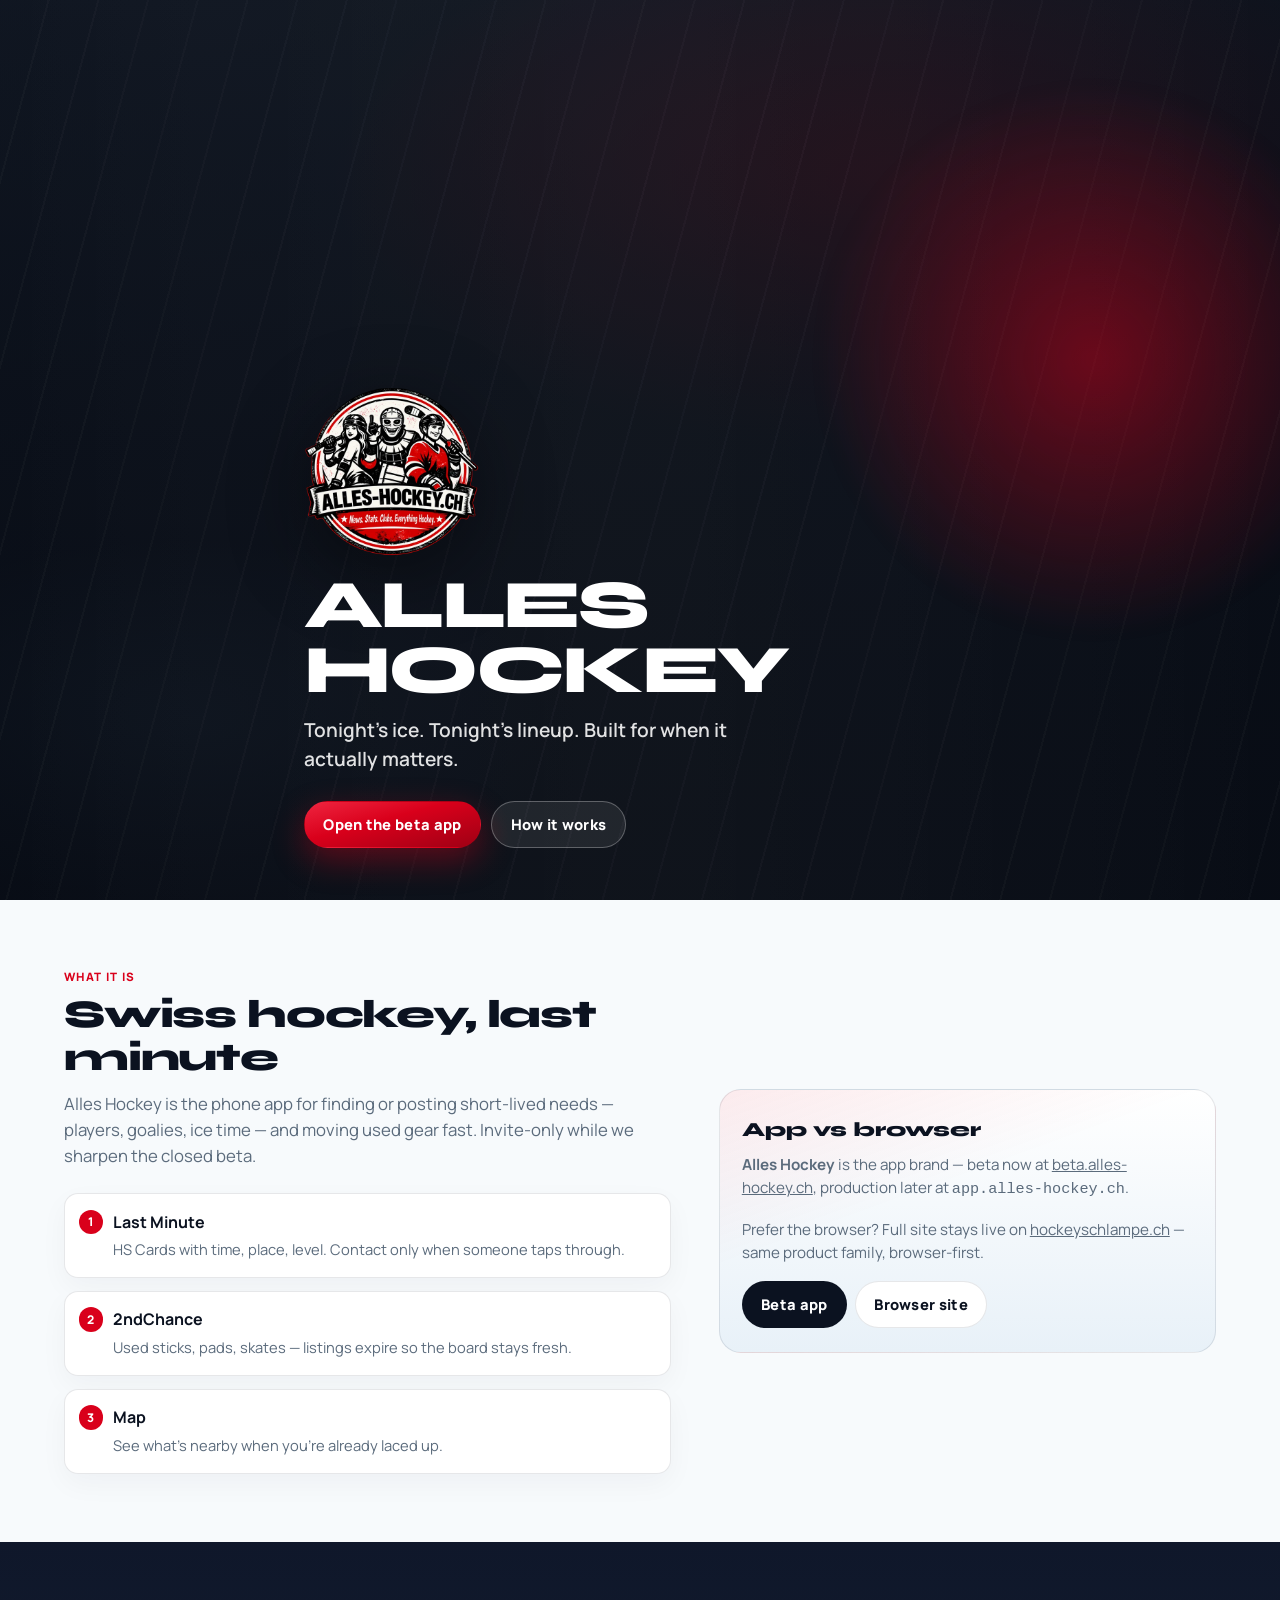
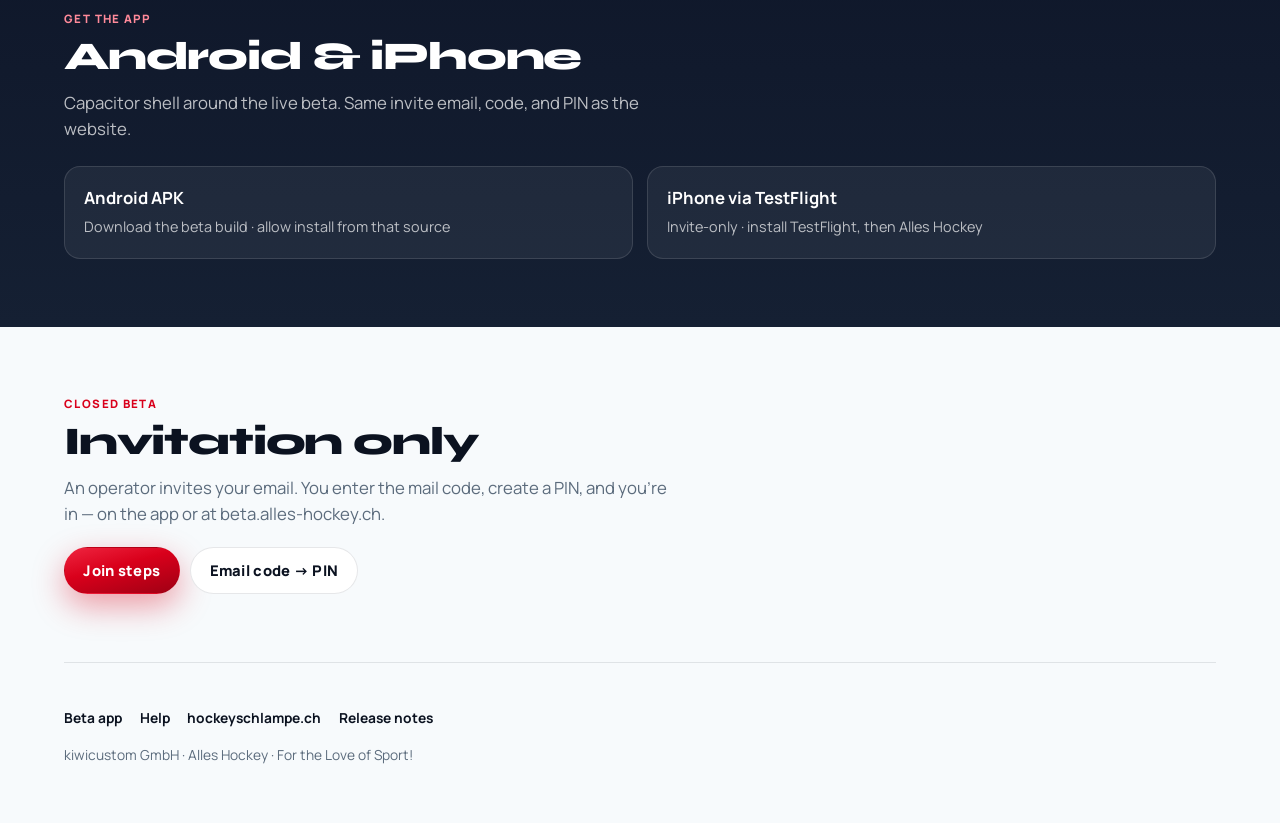
==== index.html @ 93d538f9 "chore(entry): publish Alles Hockey landing" ====
<!DOCTYPE html>
<html lang="en">
<head>
  <meta charset="utf-8" />
  <meta name="viewport" content="width=device-width, initial-scale=1" />
  <title>Alles Hockey — Last-minute ice hockey matching in Switzerland</title>
  <meta
    name="description"
    content="Alles Hockey: find or post last-minute players, goalies and ice time in Switzerland — plus 2ndChance used gear. Closed beta now. Browser sister site: hockeyschlampe.ch."
  />
  <link rel="canonical" href="https://alles-hockey.ch/" />
  <meta name="theme-color" content="#d9001b" />
  <meta name="robots" content="index,follow,max-image-preview:large" />
  <meta property="og:type" content="website" />
  <meta property="og:site_name" content="Alles Hockey" />
  <meta property="og:locale" content="en_CH" />
  <meta property="og:url" content="https://alles-hockey.ch/" />
  <meta property="og:title" content="Alles Hockey — tonight, not someday" />
  <meta
    property="og:description"
    content="Swiss ice-hockey board for last-minute players, ice time and used gear. Invite-only beta."
  />
  <meta property="og:image" content="https://alles-hockey.ch/assets/brand/alles-hockey-192.png" />
  <meta property="og:image:width" content="192" />
  <meta property="og:image:height" content="192" />
  <meta name="twitter:card" content="summary" />
  <meta name="twitter:title" content="Alles Hockey — tonight, not someday" />
  <meta
    name="twitter:description"
    content="Last-minute hockey matching + 2ndChance gear. Switzerland. Closed beta."
  />
  <meta name="twitter:image" content="https://alles-hockey.ch/assets/brand/alles-hockey-192.png" />
  <link rel="icon" href="/assets/brand/alles-hockey-64.png" />
  <link rel="apple-touch-icon" href="/assets/brand/alles-hockey-192.png" />
  <link rel="preconnect" href="https://fonts.googleapis.com" />
  <link rel="preconnect" href="https://fonts.gstatic.com" crossorigin />
  <link
    href="https://fonts.googleapis.com/css2?family=Manrope:wght@500;600;700;800&family=Syne:wght@700;800&display=swap"
    rel="stylesheet"
  />
  <link rel="stylesheet" href="/css/site.css" />
  <script type="application/ld+json">
  {
    "@context": "https://schema.org",
    "@type": "WebSite",
    "name": "Alles Hockey",
    "url": "https://alles-hockey.ch/",
    "description": "Swiss ice-hockey board for last-minute players, ice time and used gear.",
    "publisher": {
      "@type": "Organization",
      "name": "kiwicustom GmbH",
      "url": "https://kiwicustom.com"
    }
  }
  </script>
  <script type="application/ld+json">
  {
    "@context": "https://schema.org",
    "@type": "SoftwareApplication",
    "name": "Alles Hockey",
    "applicationCategory": "SportsApplication",
    "operatingSystem": "iOS, Android, Web",
    "url": "https://beta.alles-hockey.ch/",
    "offers": { "@type": "Offer", "price": "0", "priceCurrency": "CHF" }
  }
  </script>
</head>
<body>
  <a class="skip" href="#main">Skip to content</a>

  <header class="hero" role="banner">
    <div class="hero__plane" aria-hidden="true">
      <div class="hero__ice"></div>
      <div class="hero__glow"></div>
    </div>
    <div class="hero__inner">
      <div class="hero__brand">
        <img
          class="hero__logo"
          src="/assets/brand/logo-alles-hockey.ch.webp"
          width="220"
          height="220"
          alt="Alles Hockey"
        />
        <h1 class="hero__name">Alles Hockey</h1>
        <p class="hero__tag">Tonight’s ice. Tonight’s lineup. Built for when it actually matters.</p>
      </div>
      <div class="hero__ctas">
        <a class="btn btn--primary" href="https://beta.alles-hockey.ch/">Open the beta app</a>
        <a class="btn btn--ghost" href="https://help.alles-hockey.ch/">How it works</a>
      </div>
    </div>
  </header>

  <main id="main">
    <section class="section" aria-labelledby="what-title">
      <div class="split">
        <div data-reveal>
          <p class="section__kicker">What it is</p>
          <h2 class="section__title" id="what-title">Swiss hockey, last minute</h2>
          <p class="section__lead">
            Alles Hockey is the phone app for finding or posting short-lived needs — players, goalies,
            ice time — and moving used gear fast. Invite-only while we sharpen the closed beta.
          </p>
          <ul class="feature-list">
            <li data-n="1">
              <strong>Last Minute</strong>
              <span>HS Cards with time, place, level. Contact only when someone taps through.</span>
            </li>
            <li data-n="2">
              <strong>2ndChance</strong>
              <span>Used sticks, pads, skates — listings expire so the board stays fresh.</span>
            </li>
            <li data-n="3">
              <strong>Map</strong>
              <span>See what’s nearby when you’re already laced up.</span>
            </li>
          </ul>
        </div>
        <aside class="panel" data-reveal>
          <h3>App vs browser</h3>
          <p>
            <strong>Alles Hockey</strong> is the app brand — beta now at
            <a href="https://beta.alles-hockey.ch/">beta.alles-hockey.ch</a>, production later at
            <code>app.alles-hockey.ch</code>.
          </p>
          <p>
            Prefer the browser? Full site stays live on
            <a href="https://hockeyschlampe.ch/">hockeyschlampe.ch</a> — same product family, browser-first.
          </p>
          <div class="panel__links">
            <a class="btn btn--ink" href="https://beta.alles-hockey.ch/">Beta app</a>
            <a class="btn btn--outline" href="https://hockeyschlampe.ch/">Browser site</a>
          </div>
        </aside>
      </div>
    </section>

    <section class="band" aria-labelledby="install-title">
      <div class="section">
        <p class="section__kicker">Get the app</p>
        <h2 class="section__title" id="install-title">Android &amp; iPhone</h2>
        <p class="section__lead">
          Capacitor shell around the live beta. Same invite email, code, and PIN as the website.
        </p>
        <div class="install-grid">
          <a
            class="install-link"
            href="https://github.com/kiwicustom/hs-android-beta/releases/latest/download/alles-hockey-beta.apk"
          >
            <strong>Android APK</strong>
            <span>Download the beta build · allow install from that source</span>
          </a>
          <a class="install-link" href="https://help.alles-hockey.ch/help/install-ios.html">
            <strong>iPhone via TestFlight</strong>
            <span>Invite-only · install TestFlight, then Alles Hockey</span>
          </a>
        </div>
      </div>
    </section>

    <section class="section" aria-labelledby="join-title">
      <div data-reveal>
        <p class="section__kicker">Closed beta</p>
        <h2 class="section__title" id="join-title">Invitation only</h2>
        <p class="section__lead">
          An operator invites your email. You enter the mail code, create a PIN, and you’re in —
          on the app or at beta.alles-hockey.ch.
        </p>
        <div class="hero__ctas" style="margin-top:1.25rem">
          <a class="btn btn--primary" href="https://help.alles-hockey.ch/help/join.html">Join steps</a>
          <a class="btn btn--outline" href="https://help.alles-hockey.ch/help/sign-in.html">Email code → PIN</a>
        </div>
      </div>
    </section>
  </main>

  <footer class="site-footer">
    <nav aria-label="Footer">
      <a href="https://beta.alles-hockey.ch/">Beta app</a>
      <a href="https://help.alles-hockey.ch/">Help</a>
      <a href="https://hockeyschlampe.ch/">hockeyschlampe.ch</a>
      <a href="https://help.alles-hockey.ch/docs/release-notes.html">Release notes</a>
    </nav>
    <p>kiwicustom GmbH · Alles Hockey · For the Love of Sport!</p>
  </footer>

  <script src="/js/site.js" defer></script>
</body>
</html>
---- css/site.css ----
:root {
  --ah-red: #d9001b;
  --ah-red-deep: #9f0014;
  --ah-ink: #0b1220;
  --ah-muted: #5b6b7c;
  --ah-ice: #e8f1f8;
  --ah-paper: #f7fafc;
  --ah-line: rgba(15, 23, 42, 0.1);
  --font-display: "Syne", "Manrope", system-ui, sans-serif;
  --font-body: "Manrope", system-ui, -apple-system, sans-serif;
  --max: 72rem;
  --ease: cubic-bezier(0.22, 1, 0.36, 1);
}

*,
*::before,
*::after { box-sizing: border-box; }

html { scroll-behavior: smooth; }

body {
  margin: 0;
  font-family: var(--font-body);
  color: var(--ah-ink);
  background: var(--ah-paper);
  line-height: 1.55;
  min-height: 100vh;
  overflow-x: hidden;
}

img { max-width: 100%; display: block; }
a { color: inherit; }

.skip {
  position: absolute;
  left: -999px;
  top: 0;
  background: #fff;
  padding: 0.5rem 0.75rem;
  z-index: 100;
}
.skip:focus { left: 0.75rem; top: 0.75rem; }

/* —— Hero —— */
.hero {
  position: relative;
  min-height: 100svh;
  display: grid;
  align-items: end;
  color: #fff;
  isolation: isolate;
}

.hero__plane {
  position: absolute;
  inset: 0;
  z-index: -2;
  background:
    linear-gradient(165deg, rgba(8, 12, 20, 0.55) 0%, rgba(8, 12, 20, 0.78) 48%, rgba(8, 12, 20, 0.92) 100%),
    radial-gradient(ellipse 80% 55% at 70% 20%, rgba(217, 0, 27, 0.35), transparent 55%),
    radial-gradient(ellipse 60% 40% at 15% 80%, rgba(120, 180, 220, 0.18), transparent 50%),
    linear-gradient(180deg, #1a2332 0%, #0b1220 100%);
  overflow: hidden;
}

.hero__ice {
  position: absolute;
  inset: 0;
  background-image:
    linear-gradient(90deg, transparent 0%, rgba(255, 255, 255, 0.04) 50%, transparent 100%),
    repeating-linear-gradient(
      105deg,
      transparent 0,
      transparent 46px,
      rgba(255, 255, 255, 0.03) 46px,
      rgba(255, 255, 255, 0.03) 48px
    );
  mix-blend-mode: screen;
  opacity: 0.7;
  animation: ice-drift 18s linear infinite;
}

.hero__glow {
  position: absolute;
  width: min(70vw, 36rem);
  height: min(70vw, 36rem);
  border-radius: 50%;
  background: radial-gradient(circle, rgba(217, 0, 27, 0.45), transparent 68%);
  filter: blur(8px);
  top: 8%;
  right: -8%;
  animation: glow-pulse 7s var(--ease) infinite alternate;
  pointer-events: none;
}

@keyframes ice-drift {
  from { transform: translate3d(0, 0, 0); }
  to { transform: translate3d(-48px, 12px, 0); }
}

@keyframes glow-pulse {
  from { opacity: 0.65; transform: scale(1); }
  to { opacity: 1; transform: scale(1.08); }
}

.hero__inner {
  width: min(100% - 2rem, 42rem);
  margin: 0 auto;
  padding: 5.5rem 0 3.25rem;
}

.hero__brand {
  display: flex;
  flex-direction: column;
  align-items: flex-start;
  gap: 0.85rem;
  margin: 0 0 1.5rem;
}

.hero__logo {
  width: clamp(7.5rem, 28vw, 11rem);
  height: auto;
  filter: drop-shadow(0 18px 40px rgba(0, 0, 0, 0.45));
  animation: logo-in 0.9s var(--ease) both;
}

.hero__name {
  margin: 0;
  font-family: var(--font-display);
  font-weight: 800;
  font-size: clamp(2.4rem, 9vw, 4.25rem);
  letter-spacing: -0.04em;
  line-height: 0.95;
  text-transform: uppercase;
  animation: rise 0.85s var(--ease) 0.12s both;
}

.hero__tag {
  margin: 0;
  max-width: 28rem;
  font-size: clamp(1.02rem, 2.6vw, 1.2rem);
  font-weight: 600;
  color: rgba(255, 255, 255, 0.88);
  animation: rise 0.85s var(--ease) 0.22s both;
}

.hero__ctas {
  display: flex;
  flex-wrap: wrap;
  gap: 0.65rem;
  margin: 1.6rem 0 0;
  animation: rise 0.85s var(--ease) 0.34s both;
}

@keyframes logo-in {
  from { opacity: 0; transform: translateY(18px) scale(0.94); }
  to { opacity: 1; transform: none; }
}

@keyframes rise {
  from { opacity: 0; transform: translateY(22px); }
  to { opacity: 1; transform: none; }
}

.btn {
  display: inline-flex;
  align-items: center;
  justify-content: center;
  gap: 0.4rem;
  min-height: 2.85rem;
  padding: 0.7rem 1.15rem;
  border-radius: 999px;
  font: inherit;
  font-weight: 800;
  font-size: 0.92rem;
  letter-spacing: 0.02em;
  text-decoration: none;
  border: 1px solid transparent;
  cursor: pointer;
  transition: transform 160ms var(--ease), filter 160ms var(--ease), background 160ms ease;
}

.btn:hover { transform: translateY(-1px); filter: brightness(1.05); }
.btn:active { transform: translateY(0); }

.btn--primary {
  background: linear-gradient(165deg, #ef2540 0%, var(--ah-red) 42%, var(--ah-red-deep) 100%);
  color: #fff;
  box-shadow: 0 12px 32px rgba(217, 0, 27, 0.38);
}

.btn--ghost {
  background: rgba(255, 255, 255, 0.08);
  color: #fff;
  border-color: rgba(255, 255, 255, 0.28);
  backdrop-filter: blur(8px);
}

.btn--ink {
  background: var(--ah-ink);
  color: #fff;
}

.btn--outline {
  background: #fff;
  color: var(--ah-ink);
  border-color: var(--ah-line);
}

/* —— Sections —— */
.section {
  width: min(100% - 2rem, var(--max));
  margin: 0 auto;
  padding: 4.25rem 0;
}

.section__kicker {
  margin: 0 0 0.45rem;
  font-size: 0.72rem;
  font-weight: 800;
  letter-spacing: 0.12em;
  text-transform: uppercase;
  color: var(--ah-red);
}

.section__title {
  margin: 0 0 0.75rem;
  font-family: var(--font-display);
  font-size: clamp(1.7rem, 4vw, 2.45rem);
  font-weight: 800;
  letter-spacing: -0.03em;
  line-height: 1.1;
}

.section__lead {
  margin: 0;
  max-width: 38rem;
  color: var(--ah-muted);
  font-size: 1.05rem;
}

.split {
  display: grid;
  gap: 1.75rem;
}

@media (min-width: 860px) {
  .split {
    grid-template-columns: 1.1fr 0.9fr;
    align-items: center;
    gap: 3rem;
  }
}

.feature-list {
  list-style: none;
  margin: 1.5rem 0 0;
  padding: 0;
  display: grid;
  gap: 0.85rem;
}

.feature-list li {
  position: relative;
  padding: 0.95rem 1rem 0.95rem 3rem;
  border-radius: 14px;
  background: #fff;
  border: 1px solid var(--ah-line);
  box-shadow: 0 10px 28px rgba(15, 23, 42, 0.04);
}

.feature-list li::before {
  content: attr(data-n);
  position: absolute;
  left: 0.85rem;
  top: 0.95rem;
  width: 1.55rem;
  height: 1.55rem;
  border-radius: 999px;
  background: var(--ah-red);
  color: #fff;
  font-size: 0.75rem;
  font-weight: 800;
  display: grid;
  place-items: center;
}

.feature-list strong {
  display: block;
  margin-bottom: 0.15rem;
  font-size: 1rem;
}

.feature-list span {
  color: var(--ah-muted);
  font-size: 0.92rem;
}

.panel {
  border-radius: 22px;
  padding: 1.5rem 1.35rem;
  background:
    linear-gradient(160deg, rgba(217, 0, 27, 0.08), transparent 40%),
    linear-gradient(180deg, #fff, var(--ah-ice));
  border: 1px solid var(--ah-line);
}

.panel h3 {
  margin: 0 0 0.5rem;
  font-family: var(--font-display);
  font-size: 1.25rem;
  font-weight: 800;
}

.panel p {
  margin: 0 0 1rem;
  color: var(--ah-muted);
  font-size: 0.95rem;
}

.panel__links {
  display: flex;
  flex-wrap: wrap;
  gap: 0.5rem;
}

.band {
  background: linear-gradient(180deg, #0f172a 0%, #152033 100%);
  color: #fff;
}

.band .section__kicker { color: #ff8a9a; }
.band .section__lead { color: rgba(255, 255, 255, 0.72); }

.install-grid {
  display: grid;
  gap: 0.85rem;
  margin-top: 1.5rem;
}

@media (min-width: 720px) {
  .install-grid { grid-template-columns: 1fr 1fr; }
}

.install-link {
  display: block;
  padding: 1.15rem 1.2rem;
  border-radius: 16px;
  text-decoration: none;
  background: rgba(255, 255, 255, 0.06);
  border: 1px solid rgba(255, 255, 255, 0.12);
  transition: background 160ms ease, transform 160ms var(--ease);
}

.install-link:hover {
  background: rgba(255, 255, 255, 0.1);
  transform: translateY(-2px);
}

.install-link strong {
  display: block;
  font-size: 1.05rem;
  margin-bottom: 0.2rem;
}

.install-link span {
  color: rgba(255, 255, 255, 0.7);
  font-size: 0.9rem;
}

.site-footer {
  width: min(100% - 2rem, var(--max));
  margin: 0 auto;
  padding: 2rem 0 2.75rem;
  border-top: 1px solid var(--ah-line);
  color: var(--ah-muted);
  font-size: 0.86rem;
}

.site-footer nav {
  display: flex;
  flex-wrap: wrap;
  gap: 0.85rem 1.1rem;
  margin: 0.75rem 0 1rem;
}

.site-footer a {
  font-weight: 700;
  text-decoration: none;
  color: var(--ah-ink);
}

.site-footer a:hover { color: var(--ah-red); }

@media (prefers-reduced-motion: reduce) {
  *,
  *::before,
  *::after {
    animation: none !important;
    transition: none !important;
  }
}

[data-reveal] {
  opacity: 0;
  transform: translateY(18px);
  transition: opacity 0.7s var(--ease), transform 0.7s var(--ease);
}
[data-reveal].is-in {
  opacity: 1;
  transform: none;
}
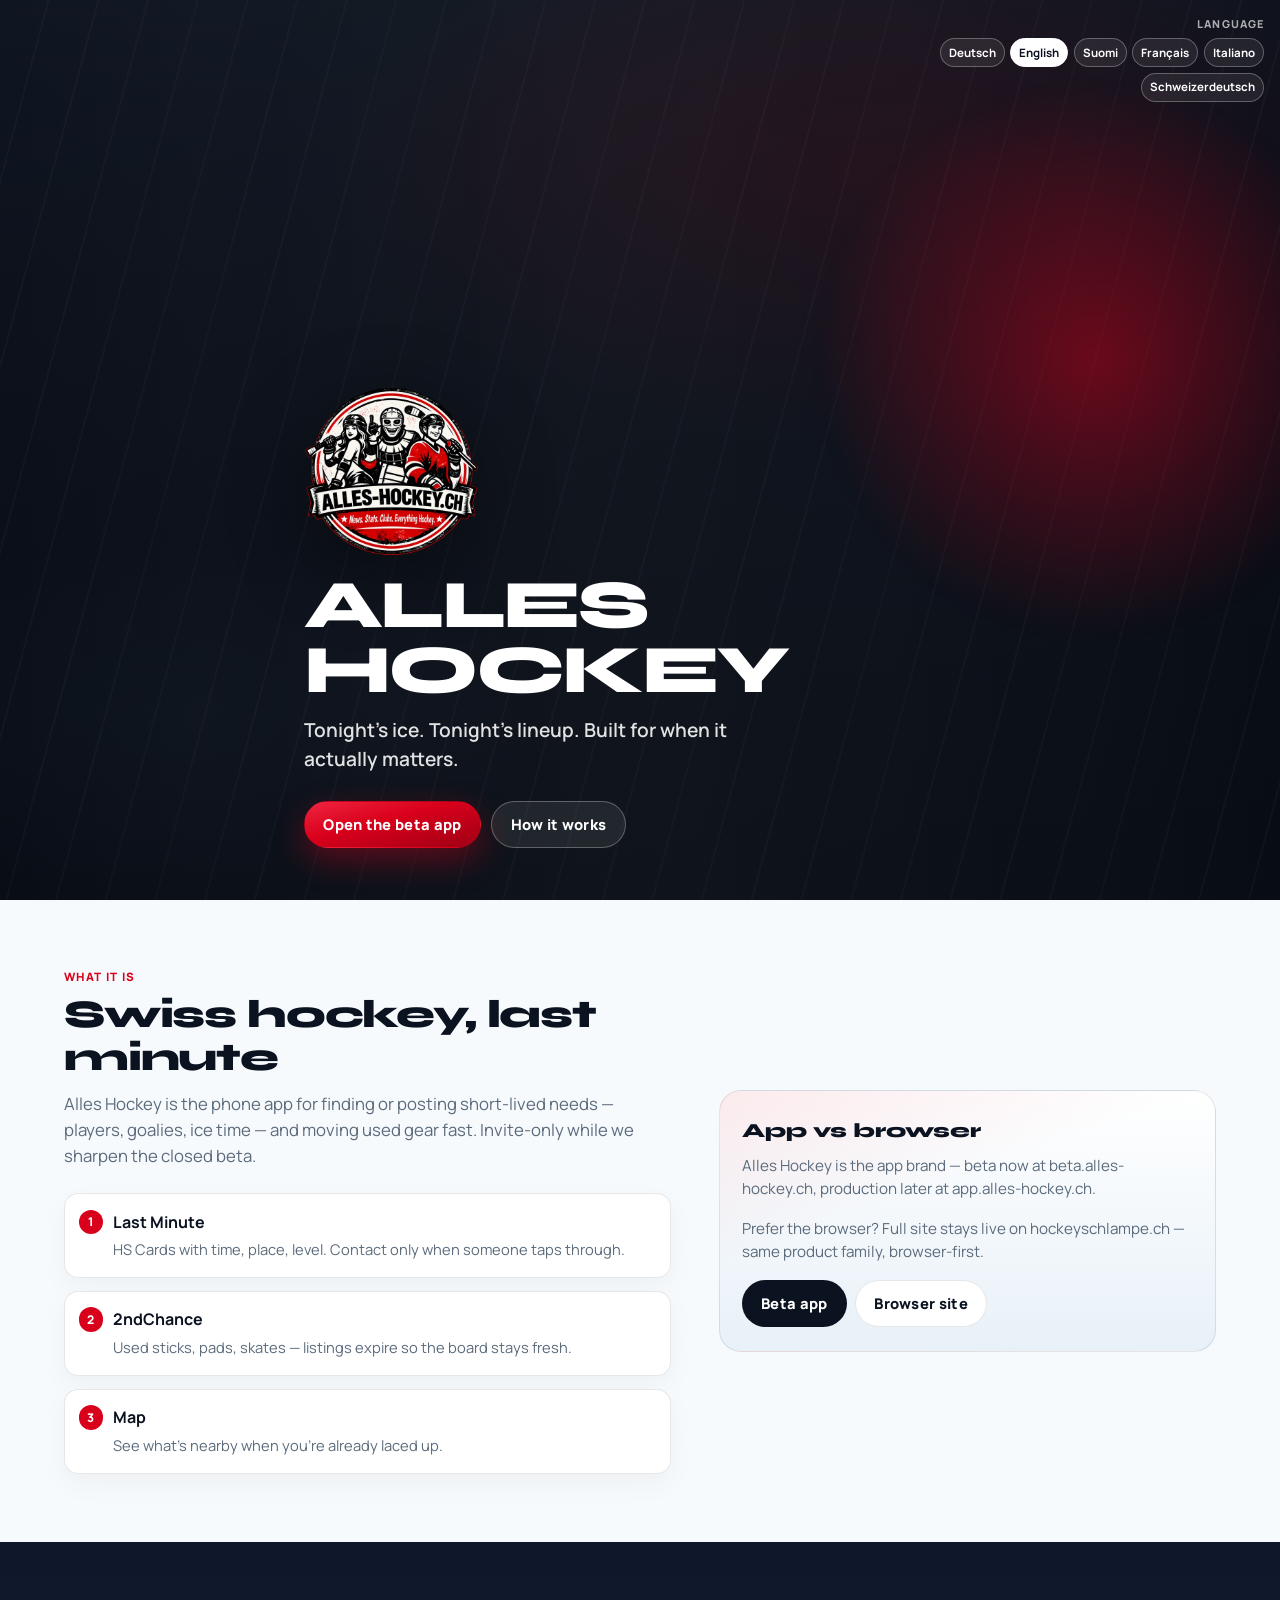
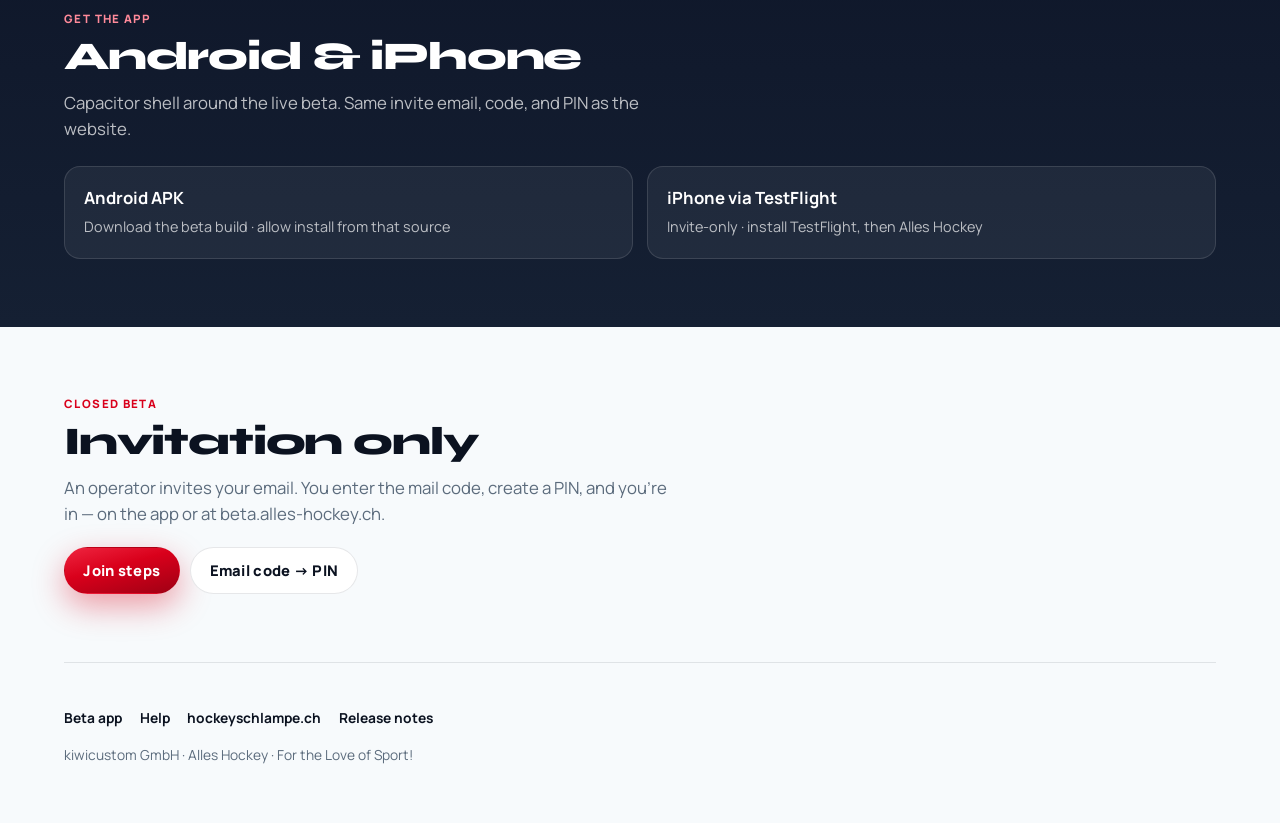
==== commit 4baad9d3: "chore(entry): publish Alles Hockey landing" ====
--- a/index.html
+++ b/index.html
@@ -1,35 +1,45 @@
 <!DOCTYPE html>
-<html lang="en">
+<html lang="de">
 <head>
   <meta charset="utf-8" />
   <meta name="viewport" content="width=device-width, initial-scale=1" />
-  <title>Alles Hockey — Last-minute ice hockey matching in Switzerland</title>
+  <title>Alles Hockey — Last-Minute-Eishockey-Matching in der Schweiz</title>
   <meta
     name="description"
-    content="Alles Hockey: find or post last-minute players, goalies and ice time in Switzerland — plus 2ndChance used gear. Closed beta now. Browser sister site: hockeyschlampe.ch."
-  />
-  <link rel="canonical" href="https://alles-hockey.ch/" />
+    content="Alles Hockey: Spieler, Goalies und Eiszeit last minute finden oder inserieren — plus 2ndChance für gebrauchtes Material. Geschlossene Beta. Browser: hockeyschlampe.ch."
+  />
+  <link rel="canonical" href="https://www.alles-hockey.ch/" />
+  <link rel="alternate" hreflang="de" href="https://www.alles-hockey.ch/" />
+  <link rel="alternate" hreflang="en" href="https://www.alles-hockey.ch/" />
+  <link rel="alternate" hreflang="fi" href="https://www.alles-hockey.ch/" />
+  <link rel="alternate" hreflang="fr" href="https://www.alles-hockey.ch/" />
+  <link rel="alternate" hreflang="it" href="https://www.alles-hockey.ch/" />
+  <link rel="alternate" hreflang="x-default" href="https://www.alles-hockey.ch/" />
   <meta name="theme-color" content="#d9001b" />
   <meta name="robots" content="index,follow,max-image-preview:large" />
   <meta property="og:type" content="website" />
   <meta property="og:site_name" content="Alles Hockey" />
-  <meta property="og:locale" content="en_CH" />
-  <meta property="og:url" content="https://alles-hockey.ch/" />
-  <meta property="og:title" content="Alles Hockey — tonight, not someday" />
+  <meta property="og:locale" content="de_CH" />
+  <meta property="og:locale:alternate" content="en_CH" />
+  <meta property="og:locale:alternate" content="fr_CH" />
+  <meta property="og:locale:alternate" content="it_CH" />
+  <meta property="og:locale:alternate" content="fi_FI" />
+  <meta property="og:url" content="https://www.alles-hockey.ch/" />
+  <meta property="og:title" content="Alles Hockey — heute Abend, nicht irgendwann" />
   <meta
     property="og:description"
-    content="Swiss ice-hockey board for last-minute players, ice time and used gear. Invite-only beta."
-  />
-  <meta property="og:image" content="https://alles-hockey.ch/assets/brand/alles-hockey-192.png" />
+    content="Schweizer Eishockey-Board für Last-Minute-Spieler, Eiszeit und gebrauchtes Material. Nur auf Einladung."
+  />
+  <meta property="og:image" content="https://www.alles-hockey.ch/assets/brand/alles-hockey-192.png" />
   <meta property="og:image:width" content="192" />
   <meta property="og:image:height" content="192" />
   <meta name="twitter:card" content="summary" />
-  <meta name="twitter:title" content="Alles Hockey — tonight, not someday" />
+  <meta name="twitter:title" content="Alles Hockey — heute Abend, nicht irgendwann" />
   <meta
     name="twitter:description"
-    content="Last-minute hockey matching + 2ndChance gear. Switzerland. Closed beta."
-  />
-  <meta name="twitter:image" content="https://alles-hockey.ch/assets/brand/alles-hockey-192.png" />
+    content="Schweizer Eishockey-Board für Last-Minute-Spieler, Eiszeit und gebrauchtes Material. Nur auf Einladung."
+  />
+  <meta name="twitter:image" content="https://www.alles-hockey.ch/assets/brand/alles-hockey-192.png" />
   <link rel="icon" href="/assets/brand/alles-hockey-64.png" />
   <link rel="apple-touch-icon" href="/assets/brand/alles-hockey-192.png" />
   <link rel="preconnect" href="https://fonts.googleapis.com" />
@@ -44,8 +54,9 @@
     "@context": "https://schema.org",
     "@type": "WebSite",
     "name": "Alles Hockey",
-    "url": "https://alles-hockey.ch/",
-    "description": "Swiss ice-hockey board for last-minute players, ice time and used gear.",
+    "url": "https://www.alles-hockey.ch/",
+    "inLanguage": ["de", "en", "fi", "fr", "it", "gsw"],
+    "description": "Schweizer Eishockey-Board für Last-Minute-Spieler, Eiszeit und gebrauchtes Material.",
     "publisher": {
       "@type": "Organization",
       "name": "kiwicustom GmbH",
@@ -66,9 +77,12 @@
   </script>
 </head>
 <body>
-  <a class="skip" href="#main">Skip to content</a>
+  <a class="skip" href="#main" data-i18n="skip">Zum Inhalt springen</a>
 
   <header class="hero" role="banner">
+    <div class="lang-bar">
+      <div id="lang-switch" class="lang-switch"></div>
+    </div>
     <div class="hero__plane" aria-hidden="true">
       <div class="hero__ice"></div>
       <div class="hero__glow"></div>
@@ -83,11 +97,11 @@
           alt="Alles Hockey"
         />
         <h1 class="hero__name">Alles Hockey</h1>
-        <p class="hero__tag">Tonight’s ice. Tonight’s lineup. Built for when it actually matters.</p>
+        <p class="hero__tag" data-i18n="hero.tag">Heutiges Eis. Heutige Aufstellung. Für den Moment, der zählt.</p>
       </div>
       <div class="hero__ctas">
-        <a class="btn btn--primary" href="https://beta.alles-hockey.ch/">Open the beta app</a>
-        <a class="btn btn--ghost" href="https://help.alles-hockey.ch/">How it works</a>
+        <a class="btn btn--primary" href="https://beta.alles-hockey.ch/" data-i18n="hero.ctaBeta">Beta-App öffnen</a>
+        <a class="btn btn--ghost" href="https://help.alles-hockey.ch/" data-i18n="hero.ctaHelp">So funktioniert’s</a>
       </div>
     </div>
   </header>
@@ -96,41 +110,37 @@
     <section class="section" aria-labelledby="what-title">
       <div class="split">
         <div data-reveal>
-          <p class="section__kicker">What it is</p>
-          <h2 class="section__title" id="what-title">Swiss hockey, last minute</h2>
-          <p class="section__lead">
-            Alles Hockey is the phone app for finding or posting short-lived needs — players, goalies,
-            ice time — and moving used gear fast. Invite-only while we sharpen the closed beta.
+          <p class="section__kicker" data-i18n="what.kicker">Was ist das?</p>
+          <h2 class="section__title" id="what-title" data-i18n="what.title">Schweizer Hockey — last minute</h2>
+          <p class="section__lead" data-i18n="what.lead">
+            Alles Hockey ist die App, um kurzfristige Bedarfe zu finden oder zu inserieren — Spieler, Goalies, Eiszeit — und gebrauchtes Material schnell weiterzugeben. Nur Einladung, während wir die geschlossene Beta schärfen.
           </p>
           <ul class="feature-list">
             <li data-n="1">
-              <strong>Last Minute</strong>
-              <span>HS Cards with time, place, level. Contact only when someone taps through.</span>
+              <strong data-i18n="feat.lm.title">Last Minute</strong>
+              <span data-i18n="feat.lm.body">HS Cards mit Zeit, Ort, Niveau. Kontakt nur, wenn jemand durchklickt.</span>
             </li>
             <li data-n="2">
-              <strong>2ndChance</strong>
-              <span>Used sticks, pads, skates — listings expire so the board stays fresh.</span>
+              <strong data-i18n="feat.sc.title">2ndChance</strong>
+              <span data-i18n="feat.sc.body">Gebrauchte Schläger, Schoner, Schlittschuhe — Inserate laufen ab, damit das Board frisch bleibt.</span>
             </li>
             <li data-n="3">
-              <strong>Map</strong>
-              <span>See what’s nearby when you’re already laced up.</span>
+              <strong data-i18n="feat.map.title">Karte</strong>
+              <span data-i18n="feat.map.body">Sieh, was in der Nähe ist — wenn die Schnürsenkel schon gebunden sind.</span>
             </li>
           </ul>
         </div>
         <aside class="panel" data-reveal>
-          <h3>App vs browser</h3>
-          <p>
-            <strong>Alles Hockey</strong> is the app brand — beta now at
-            <a href="https://beta.alles-hockey.ch/">beta.alles-hockey.ch</a>, production later at
-            <code>app.alles-hockey.ch</code>.
+          <h3 data-i18n="panel.title">App vs. Browser</h3>
+          <p data-i18n="panel.p1">
+            Alles Hockey ist die App-Marke — Beta jetzt unter beta.alles-hockey.ch, Produktion später unter app.alles-hockey.ch.
           </p>
-          <p>
-            Prefer the browser? Full site stays live on
-            <a href="https://hockeyschlampe.ch/">hockeyschlampe.ch</a> — same product family, browser-first.
+          <p data-i18n="panel.p2">
+            Lieber im Browser? Die volle Site bleibt auf hockeyschlampe.ch — gleiche Produktfamilie, browser first.
           </p>
           <div class="panel__links">
-            <a class="btn btn--ink" href="https://beta.alles-hockey.ch/">Beta app</a>
-            <a class="btn btn--outline" href="https://hockeyschlampe.ch/">Browser site</a>
+            <a class="btn btn--ink" href="https://beta.alles-hockey.ch/" data-i18n="panel.ctaBeta">Beta-App</a>
+            <a class="btn btn--outline" href="https://hockeyschlampe.ch/" data-i18n="panel.ctaBrowser">Browser-Site</a>
           </div>
         </aside>
       </div>
@@ -138,22 +148,22 @@
 
     <section class="band" aria-labelledby="install-title">
       <div class="section">
-        <p class="section__kicker">Get the app</p>
-        <h2 class="section__title" id="install-title">Android &amp; iPhone</h2>
-        <p class="section__lead">
-          Capacitor shell around the live beta. Same invite email, code, and PIN as the website.
+        <p class="section__kicker" data-i18n="install.kicker">App holen</p>
+        <h2 class="section__title" id="install-title" data-i18n="install.title">Android &amp; iPhone</h2>
+        <p class="section__lead" data-i18n="install.lead">
+          Capacitor-Shell um die Live-Beta. Gleiche Einladungs-E-Mail, Code und PIN wie auf der Website.
         </p>
         <div class="install-grid">
           <a
             class="install-link"
             href="https://github.com/kiwicustom/hs-android-beta/releases/latest/download/alles-hockey-beta.apk"
           >
-            <strong>Android APK</strong>
-            <span>Download the beta build · allow install from that source</span>
+            <strong data-i18n="install.android.title">Android-APK</strong>
+            <span data-i18n="install.android.body">Beta-Build laden · Installation von dieser Quelle erlauben</span>
           </a>
           <a class="install-link" href="https://help.alles-hockey.ch/help/install-ios.html">
-            <strong>iPhone via TestFlight</strong>
-            <span>Invite-only · install TestFlight, then Alles Hockey</span>
+            <strong data-i18n="install.ios.title">iPhone via TestFlight</strong>
+            <span data-i18n="install.ios.body">Nur Einladung · TestFlight installieren, dann Alles Hockey</span>
           </a>
         </div>
       </div>
@@ -161,30 +171,31 @@
 
     <section class="section" aria-labelledby="join-title">
       <div data-reveal>
-        <p class="section__kicker">Closed beta</p>
-        <h2 class="section__title" id="join-title">Invitation only</h2>
-        <p class="section__lead">
-          An operator invites your email. You enter the mail code, create a PIN, and you’re in —
-          on the app or at beta.alles-hockey.ch.
+        <p class="section__kicker" data-i18n="join.kicker">Geschlossene Beta</p>
+        <h2 class="section__title" id="join-title" data-i18n="join.title">Nur auf Einladung</h2>
+        <p class="section__lead" data-i18n="join.lead">
+          Ein Operator lädt deine E-Mail ein. Du gibst den Mail-Code ein, erstellst eine PIN — und bist drin, in der App oder unter beta.alles-hockey.ch.
         </p>
         <div class="hero__ctas" style="margin-top:1.25rem">
-          <a class="btn btn--primary" href="https://help.alles-hockey.ch/help/join.html">Join steps</a>
-          <a class="btn btn--outline" href="https://help.alles-hockey.ch/help/sign-in.html">Email code → PIN</a>
+          <a class="btn btn--primary" href="https://help.alles-hockey.ch/help/join.html" data-i18n="join.ctaJoin">Beitrittsschritte</a>
+          <a class="btn btn--outline" href="https://help.alles-hockey.ch/help/sign-in.html" data-i18n="join.ctaPin">E-Mail-Code → PIN</a>
         </div>
       </div>
     </section>
   </main>
 
   <footer class="site-footer">
-    <nav aria-label="Footer">
-      <a href="https://beta.alles-hockey.ch/">Beta app</a>
-      <a href="https://help.alles-hockey.ch/">Help</a>
+    <nav data-i18n-aria="footer.nav" aria-label="Footer">
+      <a href="https://beta.alles-hockey.ch/" data-i18n="footer.beta">Beta-App</a>
+      <a href="https://help.alles-hockey.ch/" data-i18n="footer.help">Hilfe</a>
       <a href="https://hockeyschlampe.ch/">hockeyschlampe.ch</a>
       <a href="https://help.alles-hockey.ch/docs/release-notes.html">Release notes</a>
     </nav>
-    <p>kiwicustom GmbH · Alles Hockey · For the Love of Sport!</p>
+    <p data-i18n="footer.tagline">kiwicustom GmbH · Alles Hockey · For the Love of Sport!</p>
   </footer>
 
+  <script src="/js/i18n.js"></script>
+  <script src="/js/i18n-boot.js"></script>
   <script src="/js/site.js" defer></script>
 </body>
 </html>
--- a/css/site.css
+++ b/css/site.css
@@ -392,6 +392,56 @@
 
 .site-footer a:hover { color: var(--ah-red); }
 
+/* —— Language —— */
+.lang-bar {
+  position: absolute;
+  top: 1rem;
+  right: 1rem;
+  z-index: 2;
+}
+.lang-switch {
+  display: flex;
+  flex-direction: column;
+  align-items: flex-end;
+  gap: 0.35rem;
+}
+.lang-switch__label {
+  font-size: 0.68rem;
+  font-weight: 800;
+  letter-spacing: 0.1em;
+  text-transform: uppercase;
+  color: rgba(255, 255, 255, 0.65);
+}
+.lang-switch__group {
+  display: flex;
+  flex-wrap: wrap;
+  justify-content: flex-end;
+  gap: 0.35rem;
+  max-width: min(100vw - 2rem, 22rem);
+}
+.lang-switch__btn {
+  appearance: none;
+  border: 1px solid rgba(255, 255, 255, 0.28);
+  background: rgba(255, 255, 255, 0.08);
+  color: #fff;
+  font: inherit;
+  font-size: 0.72rem;
+  font-weight: 700;
+  padding: 0.28rem 0.5rem;
+  border-radius: 999px;
+  cursor: pointer;
+  backdrop-filter: blur(8px);
+  transition: background 140ms ease, border-color 140ms ease;
+}
+.lang-switch__btn:hover {
+  background: rgba(255, 255, 255, 0.16);
+}
+.lang-switch__btn.is-active {
+  background: #fff;
+  color: var(--ah-ink);
+  border-color: #fff;
+}
+
 @media (prefers-reduced-motion: reduce) {
   *,
   *::before,
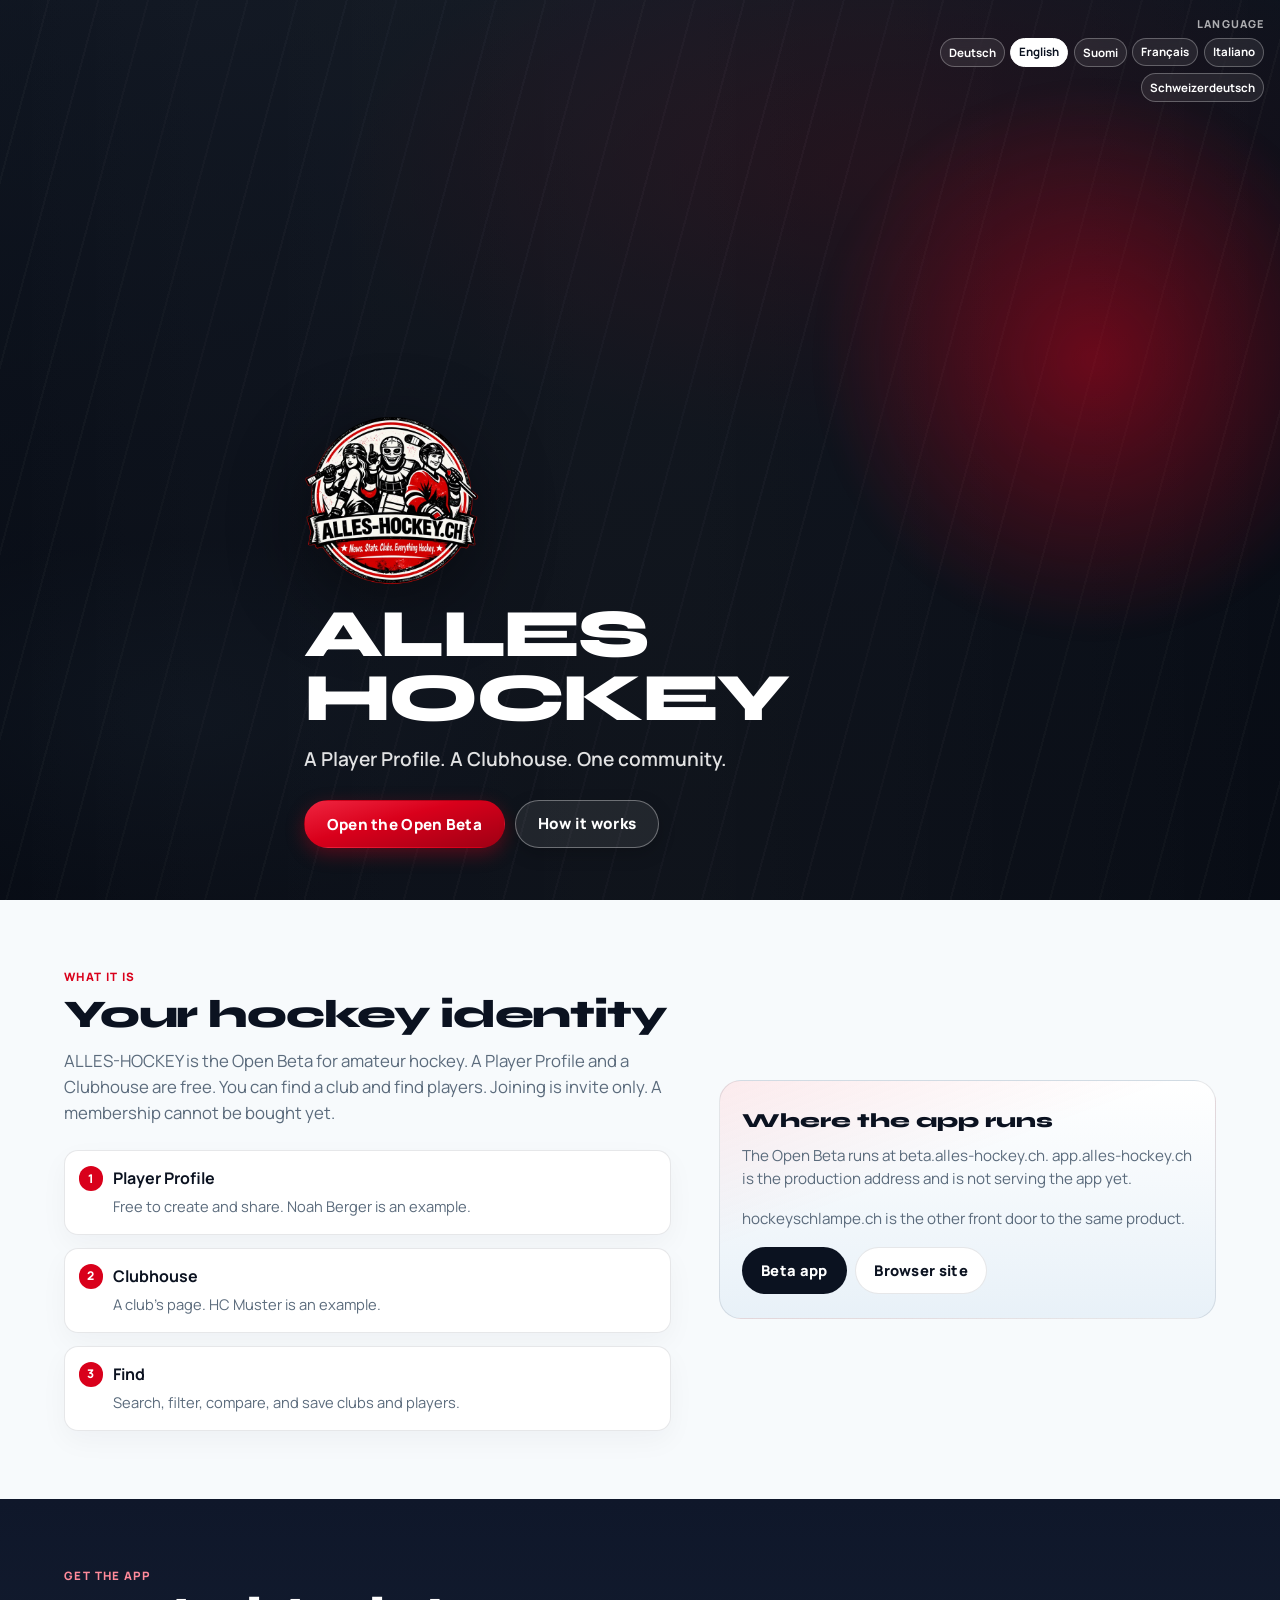
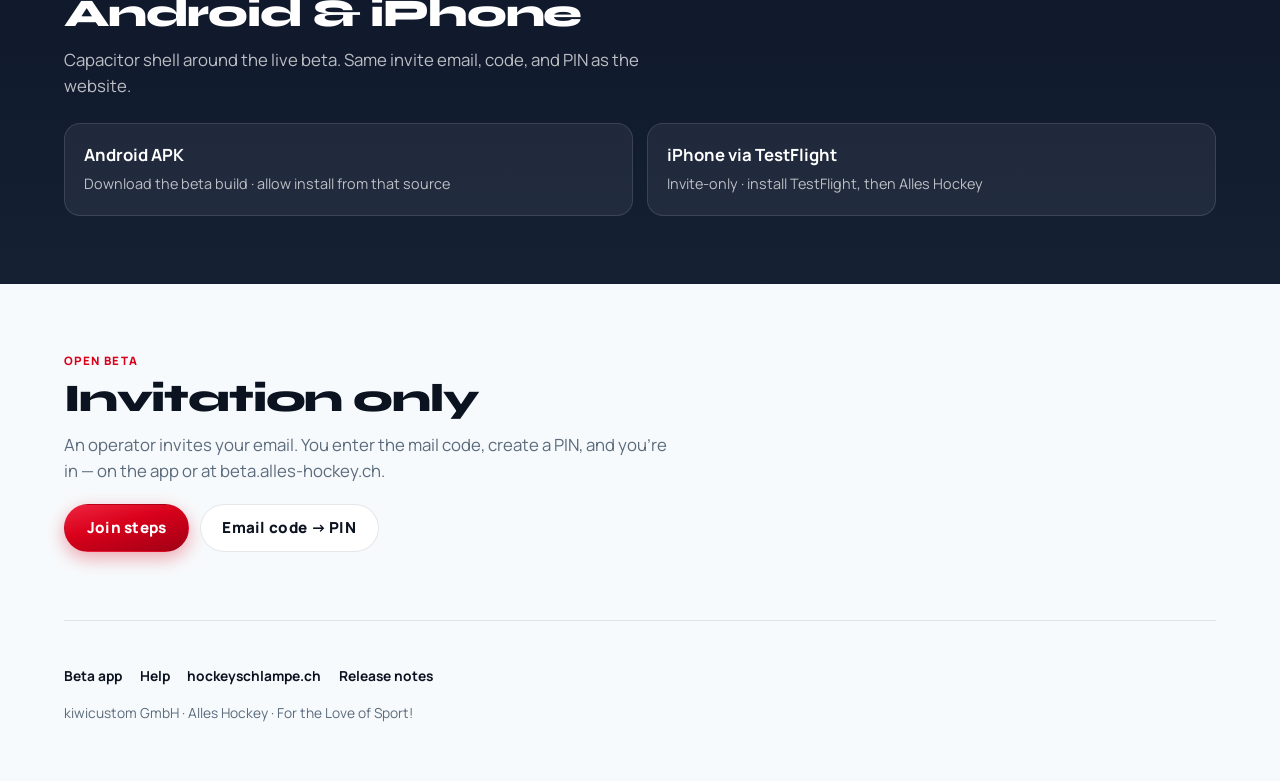
==== commit 6995d77f: "chore(entry): publish Alles Hockey landing" ====
--- a/index.html
+++ b/index.html
@@ -3,10 +3,10 @@
 <head>
   <meta charset="utf-8" />
   <meta name="viewport" content="width=device-width, initial-scale=1" />
-  <title>Alles Hockey — Last-Minute-Eishockey-Matching in der Schweiz</title>
+  <title>ALLES-HOCKEY — Spielerprofil und Clubhaus</title>
   <meta
     name="description"
-    content="Alles Hockey: Spieler, Goalies und Eiszeit last minute finden oder inserieren — plus 2ndChance für gebrauchtes Material. Geschlossene Beta. Browser: hockeyschlampe.ch."
+    content="Open Beta. Ein Spielerprofil und ein Clubhaus sind gratis. Clubs finden. Spieler finden. Nur auf Einladung. Eine Mitgliedschaft kann man noch nicht kaufen."
   />
   <link rel="canonical" href="https://www.alles-hockey.ch/" />
   <link rel="alternate" hreflang="de" href="https://www.alles-hockey.ch/" />
@@ -25,19 +25,19 @@
   <meta property="og:locale:alternate" content="it_CH" />
   <meta property="og:locale:alternate" content="fi_FI" />
   <meta property="og:url" content="https://www.alles-hockey.ch/" />
-  <meta property="og:title" content="Alles Hockey — heute Abend, nicht irgendwann" />
+  <meta property="og:title" content="ALLES-HOCKEY" />
   <meta
     property="og:description"
-    content="Schweizer Eishockey-Board für Last-Minute-Spieler, Eiszeit und gebrauchtes Material. Nur auf Einladung."
+    content="Ein Spielerprofil. Ein Clubhaus. Clubs und Spieler finden. Open Beta, nur auf Einladung."
   />
   <meta property="og:image" content="https://www.alles-hockey.ch/assets/brand/alles-hockey-192.png" />
   <meta property="og:image:width" content="192" />
   <meta property="og:image:height" content="192" />
   <meta name="twitter:card" content="summary" />
-  <meta name="twitter:title" content="Alles Hockey — heute Abend, nicht irgendwann" />
+  <meta name="twitter:title" content="ALLES-HOCKEY" />
   <meta
     name="twitter:description"
-    content="Schweizer Eishockey-Board für Last-Minute-Spieler, Eiszeit und gebrauchtes Material. Nur auf Einladung."
+    content="Ein Spielerprofil. Ein Clubhaus. Clubs und Spieler finden. Open Beta, nur auf Einladung."
   />
   <meta name="twitter:image" content="https://www.alles-hockey.ch/assets/brand/alles-hockey-192.png" />
   <link rel="icon" href="/assets/brand/alles-hockey-64.png" />
@@ -56,7 +56,7 @@
     "name": "Alles Hockey",
     "url": "https://www.alles-hockey.ch/",
     "inLanguage": ["de", "en", "fi", "fr", "it", "gsw"],
-    "description": "Schweizer Eishockey-Board für Last-Minute-Spieler, Eiszeit und gebrauchtes Material.",
+    "description": "Open Beta. Ein Spielerprofil und ein Clubhaus sind gratis. Clubs finden. Spieler finden. Nur auf Einladung.",
     "publisher": {
       "@type": "Organization",
       "name": "kiwicustom GmbH",
@@ -97,10 +97,10 @@
           alt="Alles Hockey"
         />
         <h1 class="hero__name">Alles Hockey</h1>
-        <p class="hero__tag" data-i18n="hero.tag">Heutiges Eis. Heutige Aufstellung. Für den Moment, der zählt.</p>
+        <p class="hero__tag" data-i18n="hero.tag">Ein Spielerprofil. Ein Clubhaus. Eine Gemeinschaft.</p>
       </div>
       <div class="hero__ctas">
-        <a class="btn btn--primary" href="https://beta.alles-hockey.ch/" data-i18n="hero.ctaBeta">Beta-App öffnen</a>
+        <a class="btn btn--primary" href="https://beta.alles-hockey.ch/" data-i18n="hero.ctaBeta">Open Beta öffnen</a>
         <a class="btn btn--ghost" href="https://help.alles-hockey.ch/" data-i18n="hero.ctaHelp">So funktioniert’s</a>
       </div>
     </div>
@@ -111,32 +111,32 @@
       <div class="split">
         <div data-reveal>
           <p class="section__kicker" data-i18n="what.kicker">Was ist das?</p>
-          <h2 class="section__title" id="what-title" data-i18n="what.title">Schweizer Hockey — last minute</h2>
+          <h2 class="section__title" id="what-title" data-i18n="what.title">Deine Hockey-Identität</h2>
           <p class="section__lead" data-i18n="what.lead">
-            Alles Hockey ist die App, um kurzfristige Bedarfe zu finden oder zu inserieren — Spieler, Goalies, Eiszeit — und gebrauchtes Material schnell weiterzugeben. Nur Einladung, während wir die geschlossene Beta schärfen.
+            ALLES-HOCKEY ist die Open Beta für Amateurhockey. Ein Spielerprofil und ein Clubhaus sind gratis. Du kannst einen Club finden und Spieler finden. Der Beitritt ist nur auf Einladung. Eine Mitgliedschaft kann man noch nicht kaufen.
           </p>
           <ul class="feature-list">
             <li data-n="1">
-              <strong data-i18n="feat.lm.title">Last Minute</strong>
-              <span data-i18n="feat.lm.body">HS Cards mit Zeit, Ort, Niveau. Kontakt nur, wenn jemand durchklickt.</span>
+              <strong data-i18n="feat.lm.title">Spielerprofil</strong>
+              <span data-i18n="feat.lm.body">Gratis erstellen und teilen. Noah Berger ist ein Beispiel.</span>
             </li>
             <li data-n="2">
-              <strong data-i18n="feat.sc.title">2ndChance</strong>
-              <span data-i18n="feat.sc.body">Gebrauchte Schläger, Schoner, Schlittschuhe — Inserate laufen ab, damit das Board frisch bleibt.</span>
+              <strong data-i18n="feat.sc.title">Clubhaus</strong>
+              <span data-i18n="feat.sc.body">Die Seite eines Clubs. HC Muster ist ein Beispiel.</span>
             </li>
             <li data-n="3">
-              <strong data-i18n="feat.map.title">Karte</strong>
-              <span data-i18n="feat.map.body">Sieh, was in der Nähe ist — wenn die Schnürsenkel schon gebunden sind.</span>
+              <strong data-i18n="feat.map.title">Finden</strong>
+              <span data-i18n="feat.map.body">Clubs und Spieler suchen, filtern, vergleichen und merken.</span>
             </li>
           </ul>
         </div>
         <aside class="panel" data-reveal>
-          <h3 data-i18n="panel.title">App vs. Browser</h3>
+          <h3 data-i18n="panel.title">Wo die App läuft</h3>
           <p data-i18n="panel.p1">
-            Alles Hockey ist die App-Marke — Beta jetzt unter beta.alles-hockey.ch, Produktion später unter app.alles-hockey.ch.
+            Die Open Beta läuft unter beta.alles-hockey.ch. app.alles-hockey.ch ist die Produktionsadresse und liefert die App noch nicht aus.
           </p>
           <p data-i18n="panel.p2">
-            Lieber im Browser? Die volle Site bleibt auf hockeyschlampe.ch — gleiche Produktfamilie, browser first.
+            hockeyschlampe.ch ist der andere Eingang zum selben Produkt.
           </p>
           <div class="panel__links">
             <a class="btn btn--ink" href="https://beta.alles-hockey.ch/" data-i18n="panel.ctaBeta">Beta-App</a>
@@ -171,7 +171,7 @@
 
     <section class="section" aria-labelledby="join-title">
       <div data-reveal>
-        <p class="section__kicker" data-i18n="join.kicker">Geschlossene Beta</p>
+        <p class="section__kicker" data-i18n="join.kicker">Open Beta</p>
         <h2 class="section__title" id="join-title" data-i18n="join.title">Nur auf Einladung</h2>
         <p class="section__lead" data-i18n="join.lead">
           Ein Operator lädt deine E-Mail ein. Du gibst den Mail-Code ein, erstellst eine PIN — und bist drin, in der App oder unter beta.alles-hockey.ch.
--- a/css/site.css
+++ b/css/site.css
@@ -147,9 +147,17 @@
 .hero__ctas {
   display: flex;
   flex-wrap: wrap;
+  align-items: stretch;
   gap: 0.65rem;
   margin: 1.6rem 0 0;
   animation: rise 0.85s var(--ease) 0.34s both;
+}
+
+.hero__ctas .btn {
+  min-height: 3rem;
+  padding: 0.85rem 1.35rem;
+  font-size: 0.95rem;
+  line-height: 1.15;
 }
 
 @keyframes logo-in {
@@ -186,14 +194,16 @@
 .btn--primary {
   background: linear-gradient(165deg, #ef2540 0%, var(--ah-red) 42%, var(--ah-red-deep) 100%);
   color: #fff;
-  box-shadow: 0 12px 32px rgba(217, 0, 27, 0.38);
+  /* Tight glow — a large shadow reads as a taller/wider control next to ghost. */
+  box-shadow: 0 6px 18px rgba(217, 0, 27, 0.34);
 }
 
 .btn--ghost {
   background: rgba(255, 255, 255, 0.08);
   color: #fff;
-  border-color: rgba(255, 255, 255, 0.28);
+  border-color: rgba(255, 255, 255, 0.34);
   backdrop-filter: blur(8px);
+  box-shadow: 0 6px 18px rgba(0, 0, 0, 0.18);
 }
 
 .btn--ink {
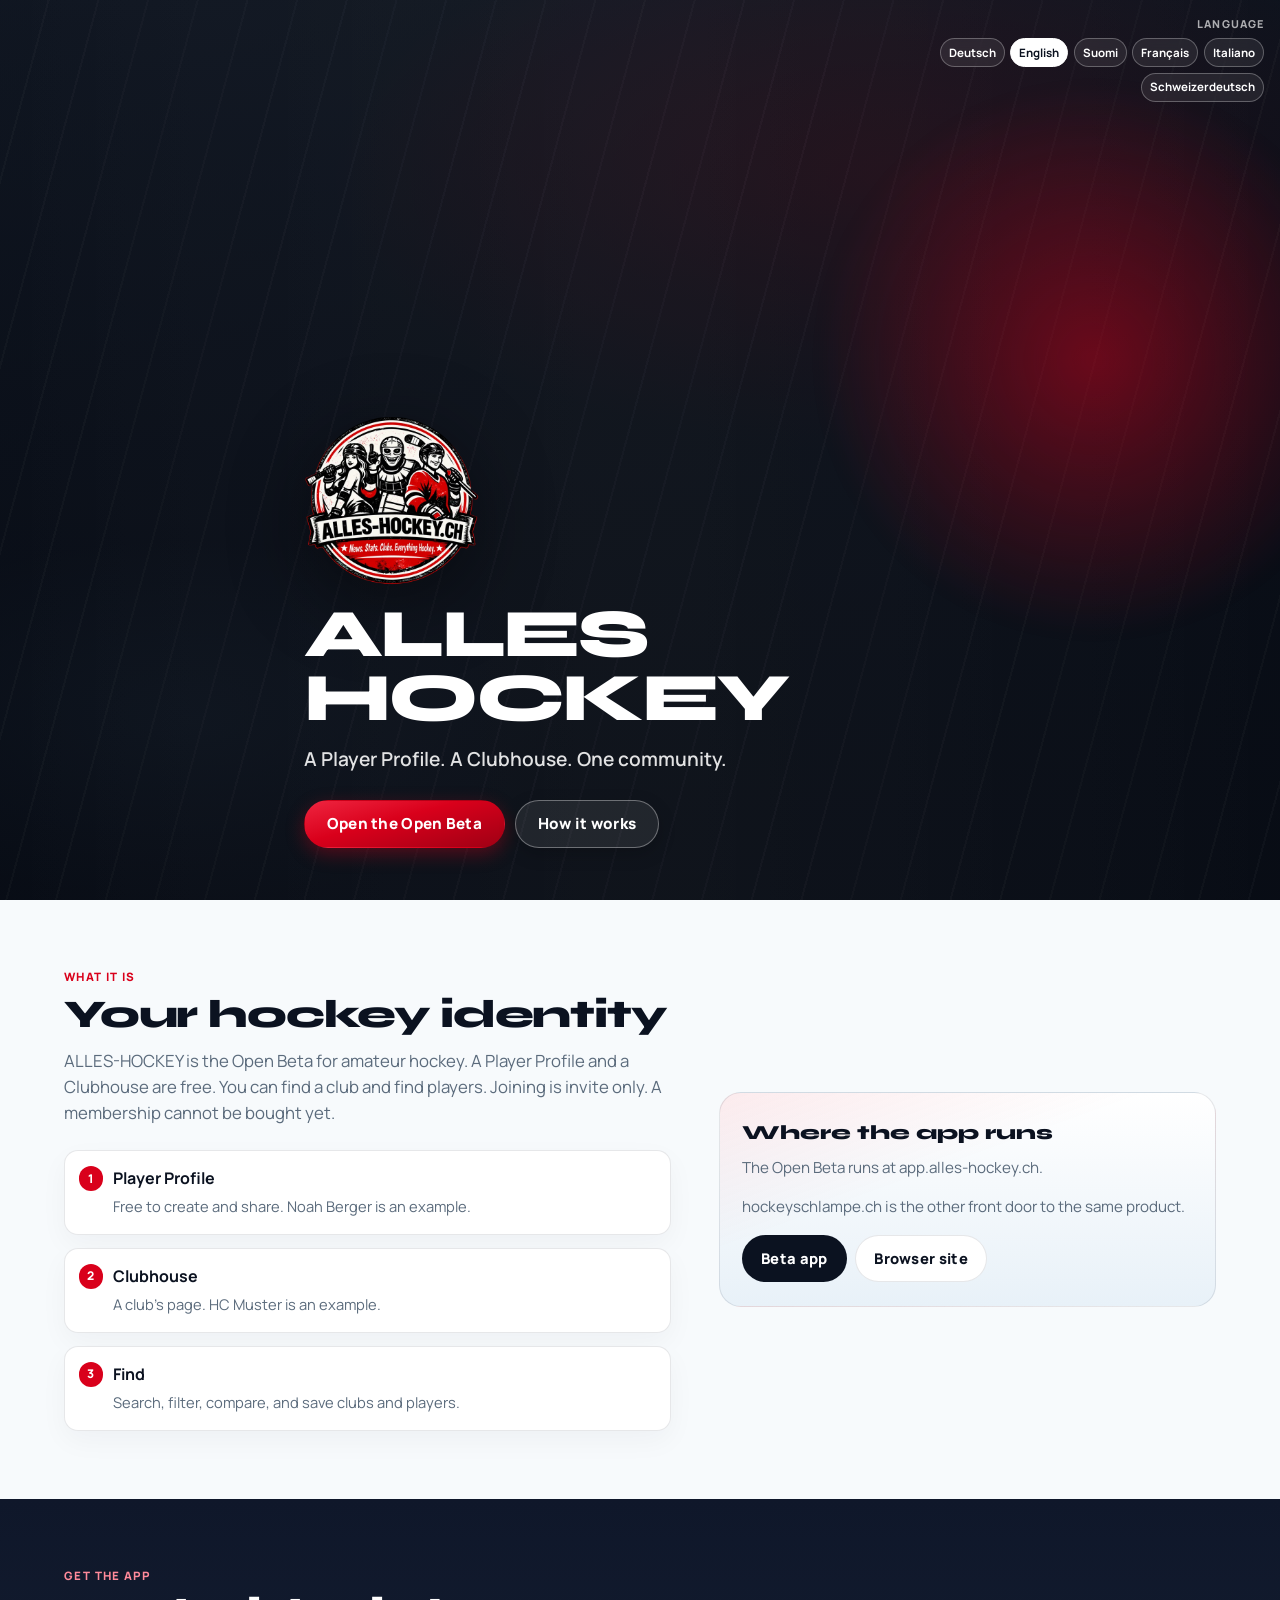
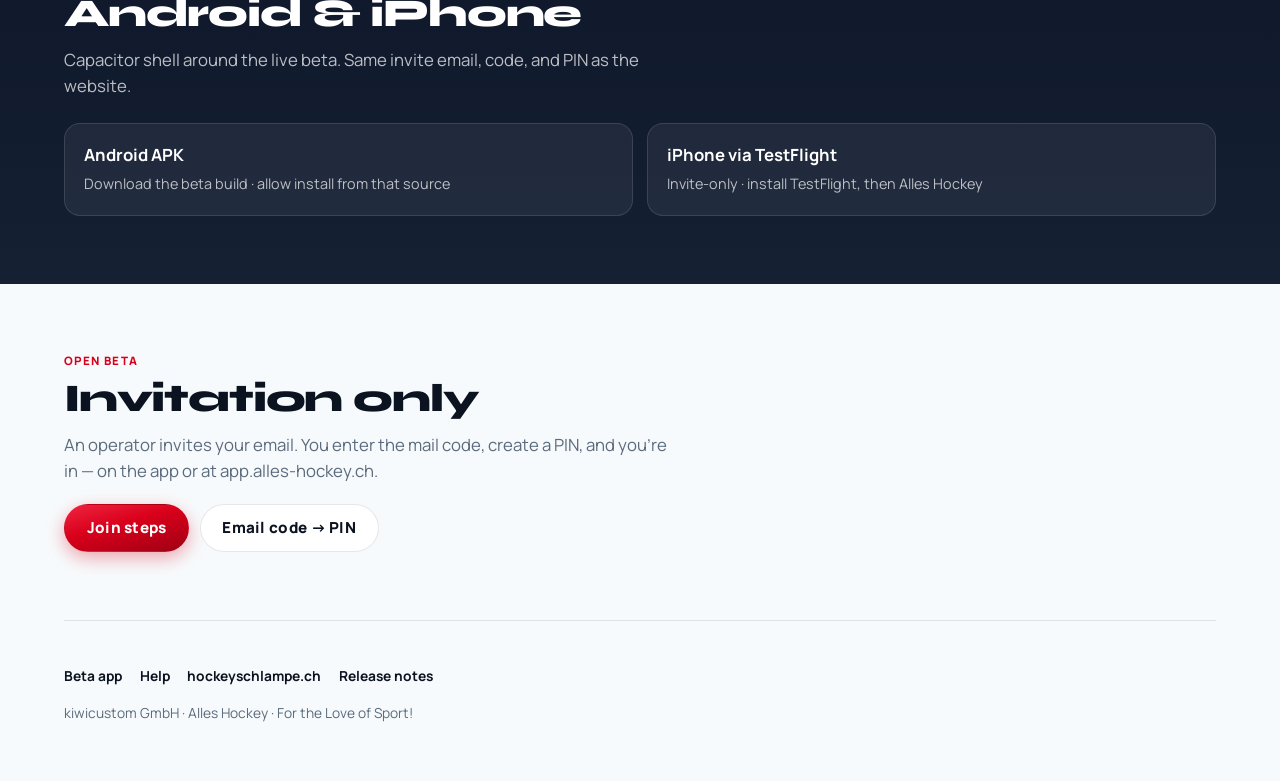
==== commit 27bacc84: "chore(entry): publish Alles Hockey landing" ====
--- a/index.html
+++ b/index.html
@@ -71,7 +71,7 @@
     "name": "Alles Hockey",
     "applicationCategory": "SportsApplication",
     "operatingSystem": "iOS, Android, Web",
-    "url": "https://beta.alles-hockey.ch/",
+    "url": "https://app.alles-hockey.ch/",
     "offers": { "@type": "Offer", "price": "0", "priceCurrency": "CHF" }
   }
   </script>
@@ -100,7 +100,7 @@
         <p class="hero__tag" data-i18n="hero.tag">Ein Spielerprofil. Ein Clubhaus. Eine Gemeinschaft.</p>
       </div>
       <div class="hero__ctas">
-        <a class="btn btn--primary" href="https://beta.alles-hockey.ch/" data-i18n="hero.ctaBeta">Open Beta öffnen</a>
+        <a class="btn btn--primary" href="https://app.alles-hockey.ch/" data-i18n="hero.ctaBeta">Open Beta öffnen</a>
         <a class="btn btn--ghost" href="https://help.alles-hockey.ch/" data-i18n="hero.ctaHelp">So funktioniert’s</a>
       </div>
     </div>
@@ -133,13 +133,13 @@
         <aside class="panel" data-reveal>
           <h3 data-i18n="panel.title">Wo die App läuft</h3>
           <p data-i18n="panel.p1">
-            Die Open Beta läuft unter beta.alles-hockey.ch. app.alles-hockey.ch ist die Produktionsadresse und liefert die App noch nicht aus.
+            Die Open Beta läuft unter app.alles-hockey.ch.
           </p>
           <p data-i18n="panel.p2">
             hockeyschlampe.ch ist der andere Eingang zum selben Produkt.
           </p>
           <div class="panel__links">
-            <a class="btn btn--ink" href="https://beta.alles-hockey.ch/" data-i18n="panel.ctaBeta">Beta-App</a>
+            <a class="btn btn--ink" href="https://app.alles-hockey.ch/" data-i18n="panel.ctaBeta">Beta-App</a>
             <a class="btn btn--outline" href="https://hockeyschlampe.ch/" data-i18n="panel.ctaBrowser">Browser-Site</a>
           </div>
         </aside>
@@ -174,7 +174,7 @@
         <p class="section__kicker" data-i18n="join.kicker">Open Beta</p>
         <h2 class="section__title" id="join-title" data-i18n="join.title">Nur auf Einladung</h2>
         <p class="section__lead" data-i18n="join.lead">
-          Ein Operator lädt deine E-Mail ein. Du gibst den Mail-Code ein, erstellst eine PIN — und bist drin, in der App oder unter beta.alles-hockey.ch.
+          Ein Operator lädt deine E-Mail ein. Du gibst den Mail-Code ein, erstellst eine PIN — und bist drin, in der App oder unter app.alles-hockey.ch.
         </p>
         <div class="hero__ctas" style="margin-top:1.25rem">
           <a class="btn btn--primary" href="https://help.alles-hockey.ch/help/join.html" data-i18n="join.ctaJoin">Beitrittsschritte</a>
@@ -186,7 +186,7 @@
 
   <footer class="site-footer">
     <nav data-i18n-aria="footer.nav" aria-label="Footer">
-      <a href="https://beta.alles-hockey.ch/" data-i18n="footer.beta">Beta-App</a>
+      <a href="https://app.alles-hockey.ch/" data-i18n="footer.beta">Beta-App</a>
       <a href="https://help.alles-hockey.ch/" data-i18n="footer.help">Hilfe</a>
       <a href="https://hockeyschlampe.ch/">hockeyschlampe.ch</a>
       <a href="https://help.alles-hockey.ch/docs/release-notes.html">Release notes</a>
